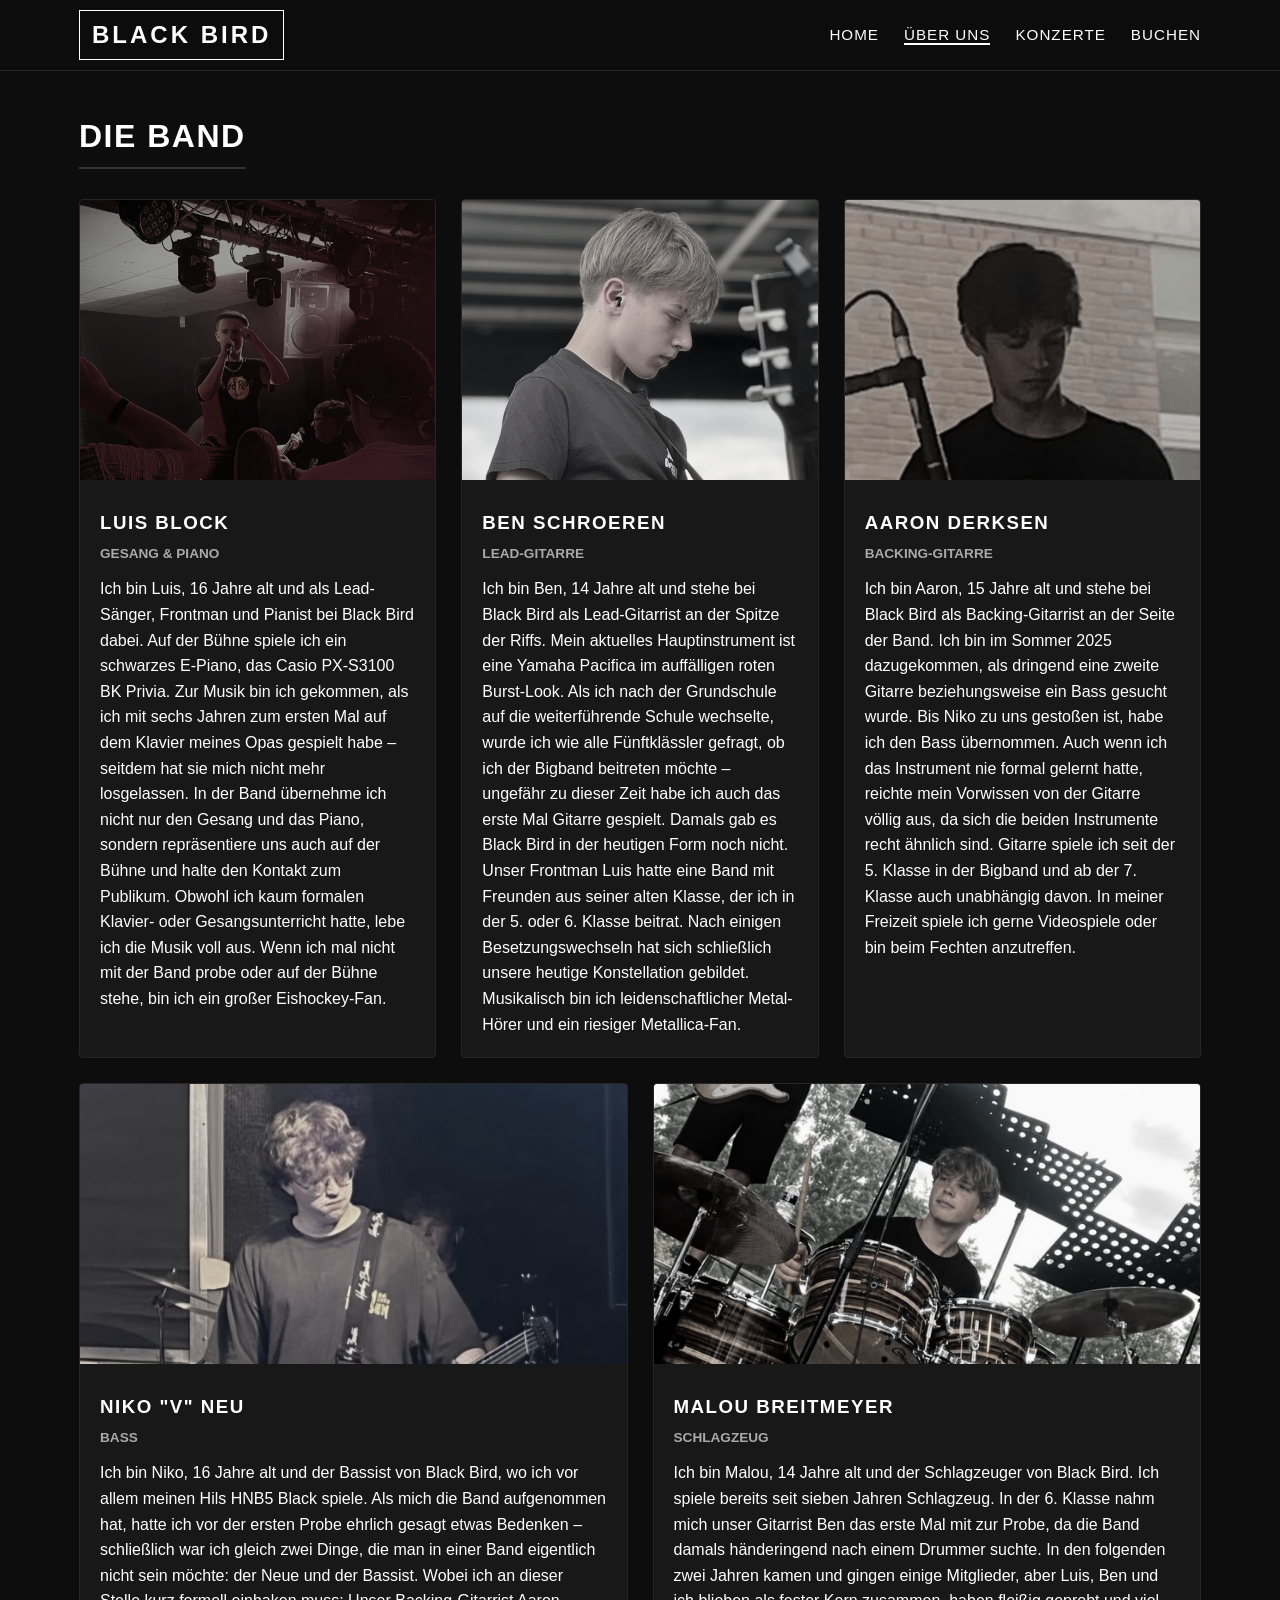
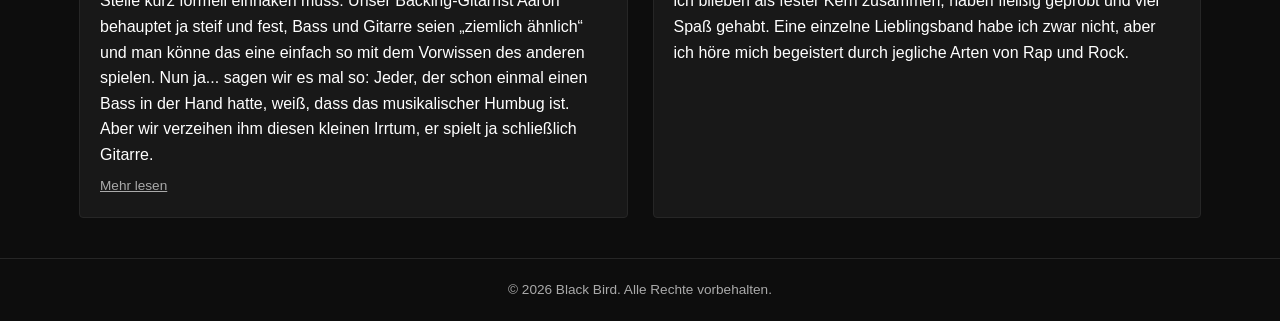
==== ueber-uns.html @ 9fc6d552 "Add files via upload" ====
<!DOCTYPE html>
<html lang="de">
<head>
  <meta charset="UTF-8">
  <meta name="viewport" content="width=device-width, initial-scale=1.0">
  <title>Über Uns | Black Bird</title>
  <link rel="stylesheet" href="style.css">
</head>
<body>

  <header>
    <div class="container">
      <a href="index.html" class="logo">Black Bird</a>
      <div class="menu-toggle">
        <span></span><span></span><span></span>
      </div>
      <ul class="nav-links">
        <li><a href="index.html">Home</a></li>
        <li><a href="ueber-uns.html" class="active">Über uns</a></li>
        <li><a href="konzerte.html">Konzerte</a></li>
        <li><a href="buchen.html">Buchen</a></li>
      </ul>
    </div>
  </header>

  <main>
    <div class="container">
      <h1 class="section-title">Die Band</h1>
      
      <div class="band-grid">
        <!-- Mitglied 1 -->
        <div class="member-card">
          <img src="bilder/luisblock.jpeg" alt="Luis - Gesang & Piano">
          <div class="member-info">
            <h3>Luis Block</h3>
            <div class="member-role">Gesang & Piano</div>
            <p>Ich bin Luis, 16 Jahre alt und als Lead-Sänger, Frontman und Pianist bei Black Bird dabei. Auf der Bühne spiele ich ein schwarzes E-Piano, das Casio PX-S3100 BK Privia. Zur Musik bin ich gekommen, als ich mit sechs Jahren zum ersten Mal auf dem Klavier meines Opas gespielt habe – seitdem hat sie mich nicht mehr losgelassen. In der Band übernehme ich nicht nur den Gesang und das Piano, sondern repräsentiere uns auch auf der Bühne und halte den Kontakt zum Publikum. Obwohl ich kaum formalen Klavier- oder Gesangsunterricht hatte, lebe ich die Musik voll aus. Wenn ich mal nicht mit der Band probe oder auf der Bühne stehe, bin ich ein großer Eishockey-Fan.</p>
          </div>
        </div>

        <!-- Mitglied 2 -->
        <div class="member-card">
          <img src="bilder/benschroeren.jpeg" alt="Ben - Lead-Gitarre">
          <div class="member-info">
            <h3>Ben Schroeren</h3>
            <div class="member-role">Lead-Gitarre</div>
            <p>Ich bin Ben, 14 Jahre alt und stehe bei Black Bird als Lead-Gitarrist an der Spitze der Riffs. Mein aktuelles Hauptinstrument ist eine Yamaha Pacifica im auffälligen roten Burst-Look. Als ich nach der Grundschule auf die weiterführende Schule wechselte, wurde ich wie alle Fünftklässler gefragt, ob ich der Bigband beitreten möchte – ungefähr zu dieser Zeit habe ich auch das erste Mal Gitarre gespielt. Damals gab es Black Bird in der heutigen Form noch nicht. Unser Frontman Luis hatte eine Band mit Freunden aus seiner alten Klasse, der ich in der 5. oder 6. Klasse beitrat. Nach einigen Besetzungswechseln hat sich schließlich unsere heutige Konstellation gebildet. Musikalisch bin ich leidenschaftlicher Metal-Hörer und ein riesiger Metallica-Fan.</p>
          </div>
        </div>

        <!-- Mitglied 3 -->
        <div class="member-card">
          <img src="bilder/aaronderksen.jpeg" alt="Aaron - Backing-Gitarre">
          <div class="member-info">
            <h3>Aaron Derksen</h3>
            <div class="member-role">Backing-Gitarre</div>
            <p>Ich bin Aaron, 15 Jahre alt und stehe bei Black Bird als Backing-Gitarrist an der Seite der Band. Ich bin im Sommer 2025 dazugekommen, als dringend eine zweite Gitarre beziehungsweise ein Bass gesucht wurde. Bis Niko zu uns gestoßen ist, habe ich den Bass übernommen. Auch wenn ich das Instrument nie formal gelernt hatte, reichte mein Vorwissen von der Gitarre völlig aus, da sich die beiden Instrumente recht ähnlich sind. Gitarre spiele ich seit der 5. Klasse in der Bigband und ab der 7. Klasse auch unabhängig davon. In meiner Freizeit spiele ich gerne Videospiele oder bin beim Fechten anzutreffen.</p>
          </div>
        </div>

        <!-- Mitglied 4 -->
        <div class="member-card">
          <img src="bilder/nikoneu.jpeg" alt="Niko - Bass">
          <div class="member-info">
            <h3>Niko "V" Neu</h3>
            <div class="member-role">Bass</div>
            <p>Ich bin Niko, 16 Jahre alt und der Bassist von Black Bird, wo ich vor allem meinen Hils HNB5 Black spiele. Als mich die Band aufgenommen hat, hatte ich vor der ersten Probe ehrlich gesagt etwas Bedenken – schließlich war ich gleich zwei Dinge, die man in einer Band eigentlich nicht sein möchte: der Neue und der Bassist. Wobei ich an dieser Stelle kurz formell einhaken muss: Unser Backing-Gitarrist Aaron behauptet ja steif und fest, Bass und Gitarre seien „ziemlich ähnlich“ und man könne das eine einfach so mit dem Vorwissen des anderen spielen. Nun ja... sagen wir es mal so: Jeder, der schon einmal einen Bass in der Hand hatte, weiß, dass das musikalischer Humbug ist. Aber wir verzeihen ihm diesen kleinen Irrtum, er spielt ja schließlich Gitarre.

            <span class="more-text">

            <br>
            <br>
            Musikalisch bin ich jedenfalls schon lange unterwegs. Mit sechs Jahren brachte mich mein Opa zum Mandolinen-Orchester Hüls, wo ich Mandoline lernte und ab zehn Jahren bei den großen Konzerten mitwirkte; heute spiele ich dort aktiv Mandola und Kontrabass. Seit der 5. Klasse spiele ich außerdem Bass in den United Horns und der Jazzband Småland. Mit meinem Einstieg bei Black Bird hat sich mein Traum von einer eigenen Band erfüllt, in der man sich musikalisch völlig frei entfalten kann. Ich höre fast jede Musikrichtung gerne, meine absolute Lieblingsband ist aber Slipknot und ich bin generell ein großer Fan diverser Metal-Genres.</span> </p>
            <button class="read-more-btn">Mehr lesen</button>
          </div>
        </div>

        <!-- Mitglied 5 -->
        <div class="member-card">
          <img src="bilder/maloubreitmeyer.jpeg" alt="Malou - Schlagzeug">
          <div class="member-info">
            <h3>Malou Breitmeyer</h3>
            <div class="member-role">Schlagzeug</div>
            <p>Ich bin Malou, 14 Jahre alt und der Schlagzeuger von Black Bird. Ich spiele bereits seit sieben Jahren Schlagzeug. In der 6. Klasse nahm mich unser Gitarrist Ben das erste Mal mit zur Probe, da die Band damals händeringend nach einem Drummer suchte. In den folgenden zwei Jahren kamen und gingen einige Mitglieder, aber Luis, Ben und ich blieben als fester Kern zusammen, haben fleißig geprobt und viel Spaß gehabt. Eine einzelne Lieblingsband habe ich zwar nicht, aber ich höre mich begeistert durch jegliche Arten von Rap und Rock.</p>
          </div>
        </div>
      </div>
    </div>
  </main>

  <footer>
    <div class="container">
      <p>&copy; 2026 Black Bird. Alle Rechte vorbehalten.</p>
    </div>
  </footer>

  <script src="script.js"></script>
</body>
</html>
---- style.css ----
/* ==========================================
   RESET & DUNKLES DESIGN (VARIABLES)
   ========================================== */
:root {
  --bg-color: #0d0d0d;
  --card-bg: #181818;
  --text-main: #ffffff;
  --text-muted: #aaaaaa;
  --accent-color: #333333;
  --accent-light: #555555;
  --border-color: #262626;
  --font-main: 'Segoe UI', -apple-system, BlinkMacSystemFont, Roboto, sans-serif;
  --transition: all 0.3s ease;
}

* {
  margin: 0;
  padding: 0;
  box-sizing: border-box;
}

body {
  background-color: var(--bg-color);
  color: var(--text-main);
  font-family: var(--font-main);
  line-height: 1.6;
  display: flex;
  flex-direction: column;
  min-height: 100vh;
}

.container {
  width: 90%;
  max-width: 1200px;
  margin: 0 auto;
  padding: 0 15px;
}

main {
  flex: 1;
  padding: 40px 0;
}

a {
  color: var(--text-main);
  text-decoration: none;
  transition: var(--transition);
}

a:hover {
  color: var(--text-muted);
}

h1, h2, h3 {
  letter-spacing: 1.5px;
  text-transform: uppercase;
  margin-bottom: 20px;
}

.section-title {
  text-align: center;
  font-size: 2rem;
  border-bottom: 2px solid var(--accent-color);
  display: inline-block;
  padding-bottom: 5px;
  margin: 0 auto 30px auto;
}

/* ==========================================
   HEADER & NAVIGATION
   ========================================== */
header {
  background-color: rgba(13, 13, 13, 0.95);
  border-bottom: 1px solid var(--border-color);
  position: sticky;
  top: 0;
  z-index: 1000;
}

header .container {
  display: flex;
  justify-content: space-between;
  align-items: center;
  height: 70px;
}

.logo {
  font-size: 1.5rem;
  font-weight: bold;
  letter-spacing: 3px;
  text-transform: uppercase;
  border: 1px solid var(--text-main);
  padding: 5px 12px;
}

.nav-links {
  display: flex;
  list-style: none;
  gap: 25px;
}

.nav-links a {
  font-size: 0.95rem;
  text-transform: uppercase;
  letter-spacing: 1px;
}

.nav-links a.active,
.nav-links a:hover {
  border-bottom: 2px solid var(--text-main);
}

/* Mobile Nav Toggle */
.menu-toggle {
  display: none;
  flex-direction: column;
  cursor: pointer;
  gap: 5px;
}

.menu-toggle span {
  width: 25px;
  height: 2px;
  background-color: var(--text-main);
  transition: var(--transition);
}

/* ==========================================
   HOMEPAGE (HERO & SLIDESHOW)
   ========================================== */
.hero {
  position: relative;
  height: 60vh;
  min-height: 400px;
  overflow: hidden;
  border-bottom: 1px solid var(--border-color);
}

.slideshow-container {
  width: 100%;
  height: 100%;
  position: relative;
}

.slide {
  position: absolute;
  top: 0;
  left: 0;
  width: 100%;
  height: 100%;
  opacity: 0;
  transition: opacity 1s ease-in-out;
}

.slide.active {
  opacity: 1;
}

.slide img {
  width: 100%;
  height: 100%;
  object-fit: cover;
  filter: brightness(0.5);
}

.hero-overlay {
  position: absolute;
  top: 50%;
  left: 50%;
  transform: translate(-50%, -50%);
  text-align: center;
  z-index: 10;
  width: 90%;
}

.hero-overlay h1 {
  font-size: 3.5rem;
  margin-bottom: 10px;
}

.hero-overlay p {
  font-size: 1.2rem;
  color: var(--text-muted);
}

.intro-text {
  text-align: center;
  max-width: 800px;
  margin: 0 auto;
  font-size: 1.1rem;
}

/* ==========================================
   ÜBER UNS (GRID & CARDS)
   ========================================== */
.band-grid {
  display: grid;
  grid-template-columns: repeat(auto-fit, minmax(250px, 1fr));
  gap: 25px;
}

.member-card {
  background-color: var(--card-bg);
  border: 1px solid var(--border-color);
  border-radius: 4px;
  overflow: hidden;
  transition: var(--transition);
}

.member-card:hover {
  transform: translateY(-5px);
  border-color: var(--accent-light);
}

.member-card img {
  width: 100%;
  height: 280px;
  object-fit: cover;
  object-position: top;
  filter: grayscale(80%);
  transition: var(--transition);
}

.member-card:hover img {
  filter: grayscale(0%);
}

.member-info {
  padding: 20px;
}

.member-info h3 {
  margin-bottom: 5px;
}

.member-role {
  color: var(--text-muted);
  font-size: 0.85rem;
  text-transform: uppercase;
  margin-bottom: 12px;
  font-weight: 600;
}

/* ==========================================
   KONZERTE (ACCORDIONS)
   ========================================== */
.concert-section {
  margin-bottom: 40px;
}

.concert-list {
  display: flex;
  flex-direction: column;
  gap: 15px;
}

details.concert-item {
  background-color: var(--card-bg);
  border: 1px solid var(--border-color);
  padding: 15px 20px;
  border-radius: 4px;
  cursor: pointer;
  transition: var(--transition);
}

details.concert-item[open] {
  border-color: var(--accent-light);
}

summary.concert-header {
  font-weight: bold;
  display: flex;
  justify-content: space-between;
  align-items: center;
  list-style: none;
}

summary.concert-header::-webkit-details-marker {
  display: none;
}

.concert-date {
  color: var(--text-muted);
  font-size: 0.9rem;
  min-width: 100px;
}

.concert-title {
  flex-grow: 1;
  padding: 0 15px;
}

.concert-arrow {
  transition: transform 0.3s;
}

details[open] .concert-arrow {
  transform: rotate(180deg);
}

.concert-details {
  margin-top: 15px;
  padding-top: 15px;
  border-top: 1px solid var(--border-color);
  color: var(--text-muted);
}

.btn-ticket {
  display: inline-block;
  margin-top: 10px;
  padding: 8px 16px;
  background-color: var(--accent-color);
  color: var(--text-main);
  border: 1px solid var(--border-color);
  border-radius: 4px;
  font-size: 0.85rem;
}

.btn-ticket:hover {
  background-color: var(--text-main);
  color: var(--bg-color);
}

/* ==========================================
   BUCHEN (FORMULAR)
   ========================================== */
.booking-form {
  background-color: var(--card-bg);
  border: 1px solid var(--border-color);
  padding: 30px;
  border-radius: 4px;
  max-width: 800px;
  margin: 0 auto;
}

.form-group {
  margin-bottom: 20px;
}

.form-row {
  display: flex;
  gap: 20px;
}

.form-row .form-group {
  flex: 1;
}

label {
  display: block;
  margin-bottom: 8px;
  font-size: 0.9rem;
  text-transform: uppercase;
  letter-spacing: 0.5px;
}

input[type="text"],
input[type="email"],
input[type="tel"],
input[type="datetime-local"],
select,
textarea {
  width: 100%;
  padding: 12px;
  background-color: var(--bg-color);
  border: 1px solid var(--border-color);
  color: var(--text-main);
  border-radius: 4px;
  font-family: inherit;
}

input:focus, select:focus, textarea:focus {
  outline: none;
  border-color: var(--text-main);
}

.checkbox-grid {
  display: grid;
  grid-template-columns: repeat(auto-fit, minmax(200px, 1fr));
  gap: 10px;
  background-color: var(--bg-color);
  padding: 15px;
  border: 1px solid var(--border-color);
  border-radius: 4px;
}

.checkbox-item {
  display: flex;
  align-items: center;
  gap: 10px;
}

.checkbox-item input {
  accent-color: var(--accent-light);
}

button.btn-submit {
  width: 100%;
  padding: 15px;
  background-color: var(--text-main);
  color: var(--bg-color);
  border: none;
  font-weight: bold;
  text-transform: uppercase;
  letter-spacing: 1px;
  cursor: pointer;
  transition: var(--transition);
  border-radius: 4px;
}

button.btn-submit:hover {
  background-color: var(--text-muted);
}

#form-feedback {
  margin-top: 15px;
  padding: 12px;
  display: none;
  text-align: center;
  border-radius: 4px;
}

#form-feedback.success {
  background-color: #1e3a1e;
  color: #a3e635;
  border: 1px solid #2d5a2d;
}

/* ==========================================
   FOOTER
   ========================================== */
footer {
  background-color: var(--bg-color);
  border-top: 1px solid var(--border-color);
  padding: 20px 0;
  text-align: center;
  font-size: 0.85rem;
  color: var(--text-muted);
}

/* ==========================================
   RESPONSIVE DESIGN (MEDIA QUERIES)
   ========================================== */
@media (max-width: 768px) {
  .menu-toggle {
    display: flex;
  }

  .nav-links {
    position: absolute;
    top: 70px;
    left: 0;
    width: 100%;
    background-color: var(--bg-color);
    flex-direction: column;
    align-items: center;
    padding: 20px 0;
    gap: 15px;
    border-bottom: 1px solid var(--border-color);
    display: none;
  }

  .nav-links.active {
    display: flex;
  }

  .form-row {
    flex-direction: column;
    gap: 0;
  }

  .hero-overlay h1 {
    font-size: 2.2rem;
  }

  summary.concert-header {
    flex-direction: column;
    align-items: flex-start;
    gap: 5px;
  }
}
@media (min-width: 992px) {
  .band-grid {
    grid-template-columns: repeat(6, 1fr);
  }

  /* Die ersten 3 Karten belegen jeweils 2 von 6 Spalten (3 oben) */
  .member-card:nth-child(1),
  .member-card:nth-child(2),
  .member-card:nth-child(3) {
    grid-column: span 2;
  }

  /* Die letzten 2 Karten belegen jeweils 3 von 6 Spalten (2 unten, zentriert ausgefüllt) */
  .member-card:nth-child(4),
  .member-card:nth-child(5) {
    grid-column: span 3;
  }
}
/* Mehr lesen / Weniger anzeigen Feature */
.more-text {
  display: none;
}

.more-text.show {
  display: inline;
}

.read-more-btn {
  background: none;
  border: none;
  color: var(--text-muted);
  text-decoration: underline;
  font-size: 0.85rem;
  font-family: inherit;
  cursor: pointer;
  margin-top: 10px;
  padding: 0;
  transition: var(--transition);
}

.read-more-btn:hover {
  color: var(--text-main);
}

#form-feedback.error {
  background-color: #3a1e1e;
  color: #f87171;
  border: 1px solid #5a2d2d;
}

/* ==========================================
   HINWEIS-BANNER (KEINE KONZERTE)
   ========================================== */
.no-concerts-banner {
  background-color: var(--card-bg);
  border: 1px solid var(--border-color);
  border-left: 4px solid var(--text-muted);
  padding: 25px;
  border-radius: 4px;
  display: flex;
  align-items: flex-start;
  gap: 20px;
  margin: 20px 0;
}

.no-concerts-icon {
  font-size: 1.8rem;
  line-height: 1;
}

.no-concerts-content h3 {
  font-size: 1.2rem;
  margin-bottom: 8px;
  color: var(--text-main);
}

.no-concerts-content p {
  color: var(--text-muted);
  font-size: 0.95rem;
  margin-bottom: 8px;
}

.no-concerts-reason {
  background-color: var(--bg-color);
  padding: 12px 15px;
  border-radius: 4px;
  border: 1px dashed var(--border-color);
  margin-top: 10px !important;
}

.no-concerts-reason strong {
  color: var(--text-main);
}

@media (max-width: 600px) {
  .no-concerts-banner {
    flex-direction: column;
    gap: 10px;
  }
}
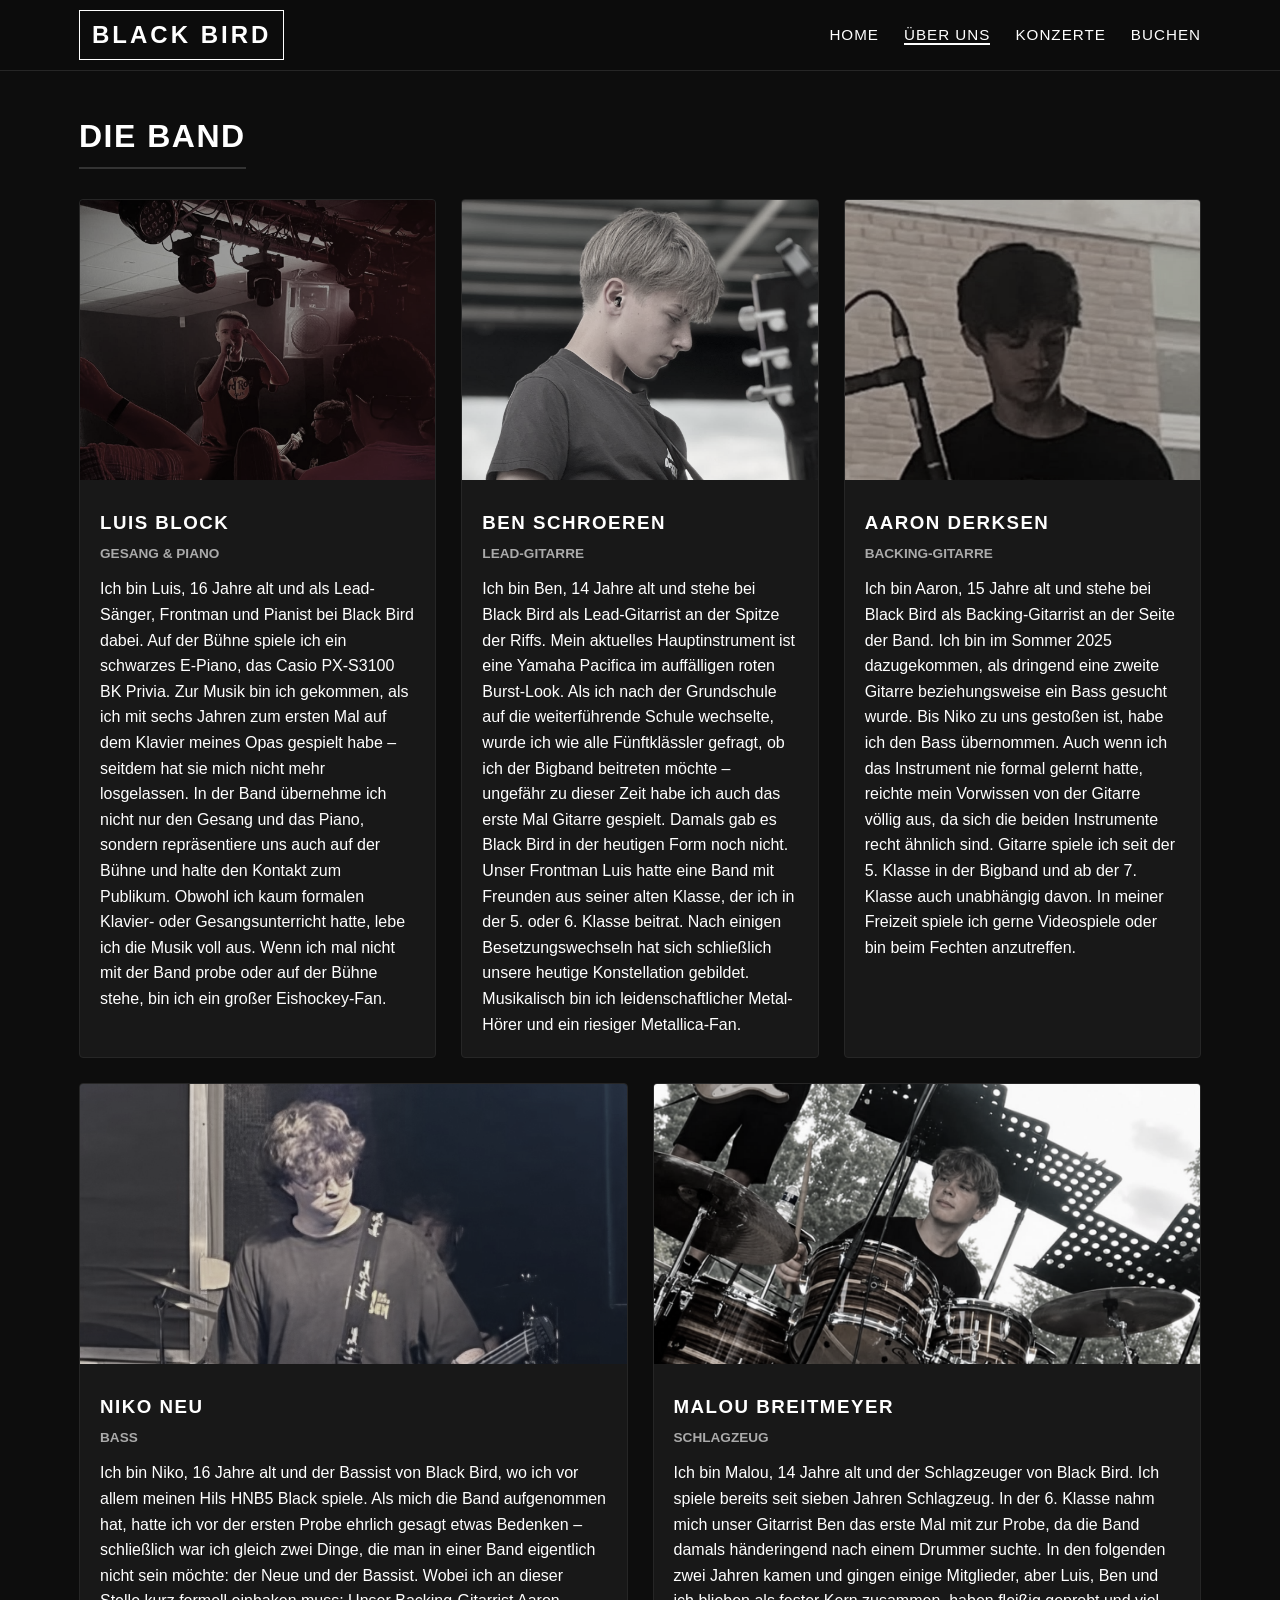
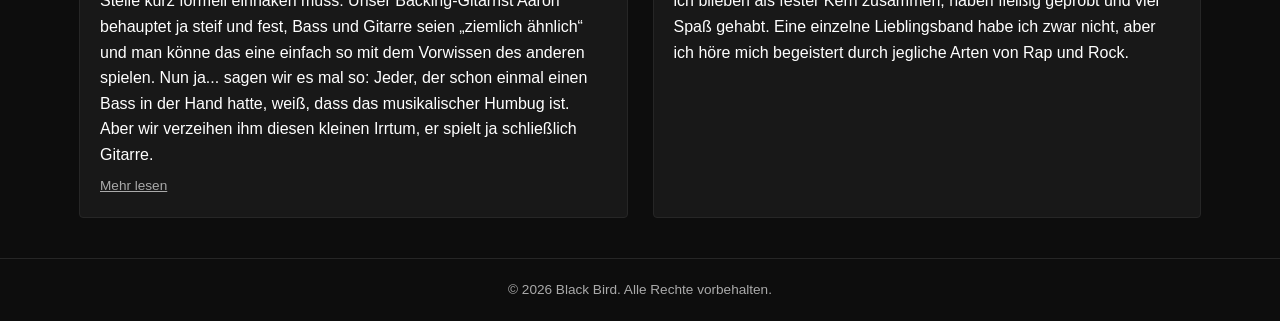
==== commit 84bf76d9: "Update ueber-uns.html" ====
--- a/ueber-uns.html
+++ b/ueber-uns.html
@@ -62,7 +62,7 @@
         <div class="member-card">
           <img src="bilder/nikoneu.jpeg" alt="Niko - Bass">
           <div class="member-info">
-            <h3>Niko "V" Neu</h3>
+            <h3>Niko Neu</h3>
             <div class="member-role">Bass</div>
             <p>Ich bin Niko, 16 Jahre alt und der Bassist von Black Bird, wo ich vor allem meinen Hils HNB5 Black spiele. Als mich die Band aufgenommen hat, hatte ich vor der ersten Probe ehrlich gesagt etwas Bedenken – schließlich war ich gleich zwei Dinge, die man in einer Band eigentlich nicht sein möchte: der Neue und der Bassist. Wobei ich an dieser Stelle kurz formell einhaken muss: Unser Backing-Gitarrist Aaron behauptet ja steif und fest, Bass und Gitarre seien „ziemlich ähnlich“ und man könne das eine einfach so mit dem Vorwissen des anderen spielen. Nun ja... sagen wir es mal so: Jeder, der schon einmal einen Bass in der Hand hatte, weiß, dass das musikalischer Humbug ist. Aber wir verzeihen ihm diesen kleinen Irrtum, er spielt ja schließlich Gitarre.
 
@@ -96,4 +96,4 @@
 
   <script src="script.js"></script>
 </body>
-</html>+</html>
